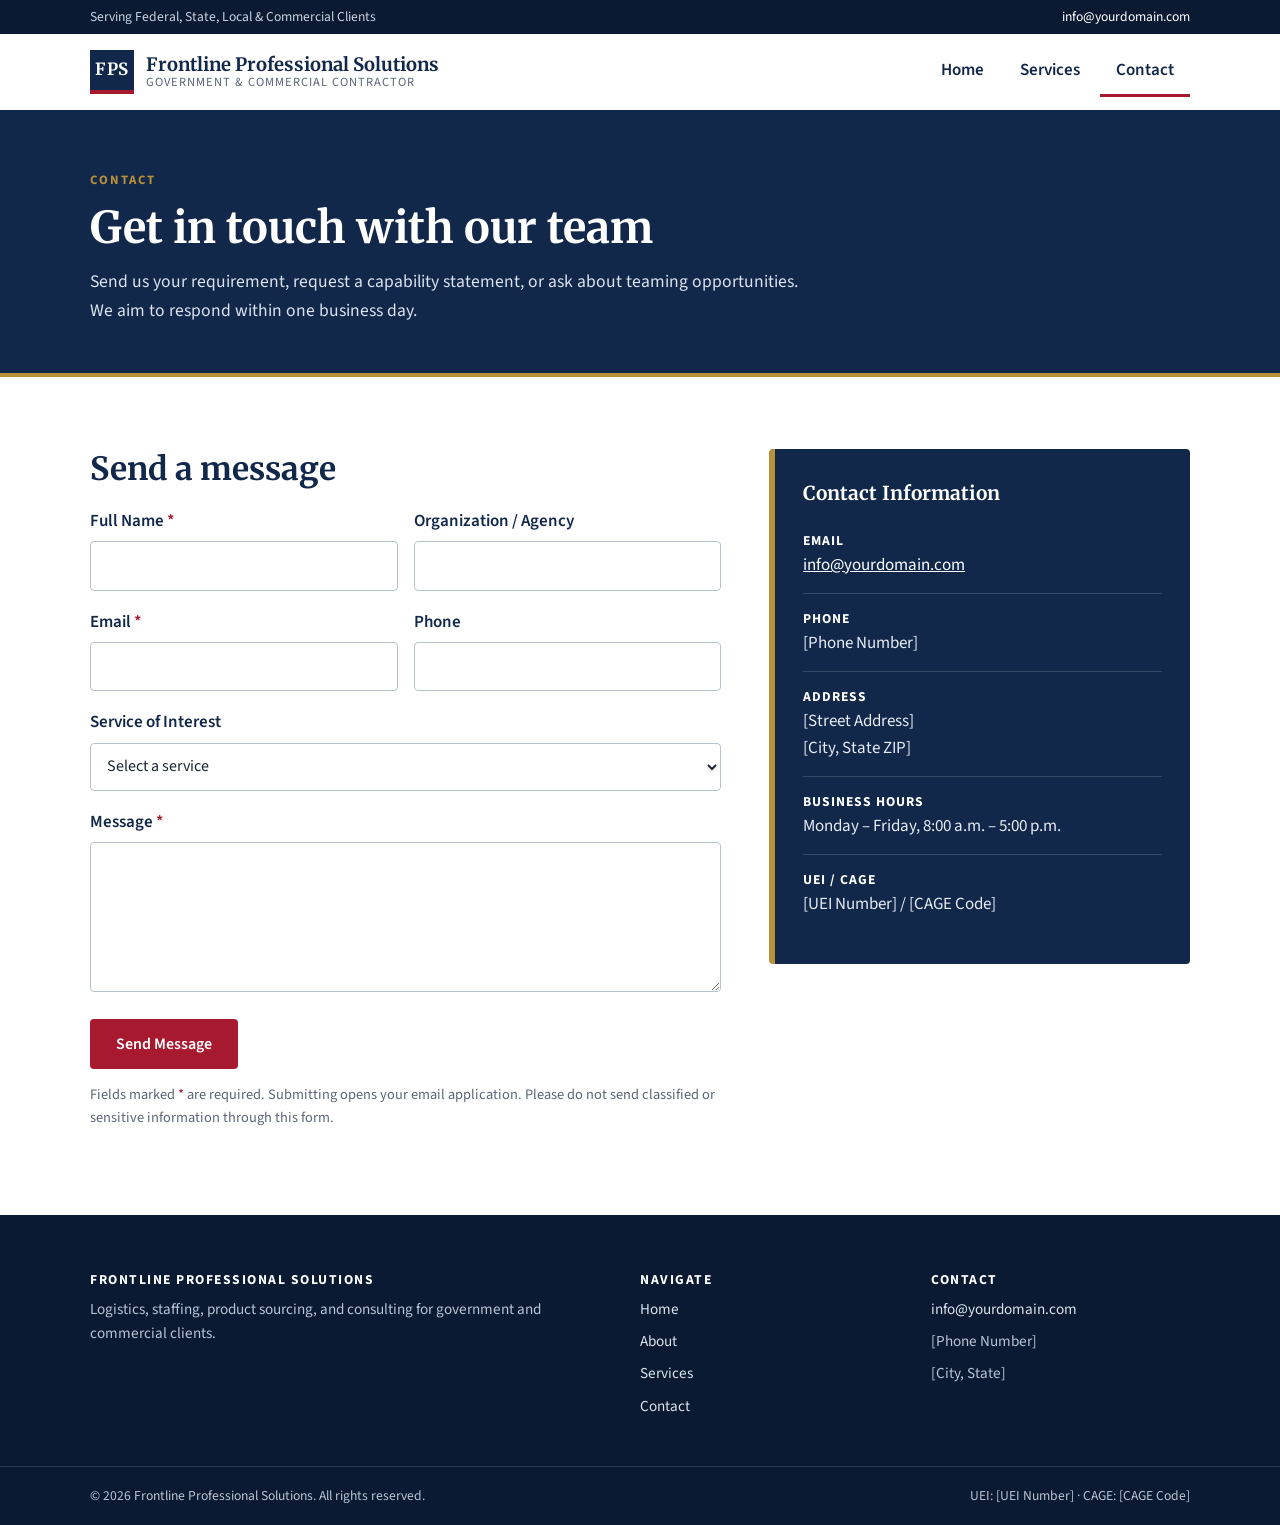
==== contact.html @ ed7fbd10 "Add static website for Frontline Professional Solutions Home/About, Services, and Contact pages in p" ====
<!DOCTYPE html>
<html lang="en">
<head>
  <meta charset="utf-8">
  <meta name="viewport" content="width=device-width, initial-scale=1">
  <title>Contact | Frontline Professional Solutions</title>
  <meta name="description" content="Contact Frontline Professional Solutions to discuss a requirement, request a capability statement, or explore teaming.">
  <link rel="preconnect" href="https://fonts.googleapis.com">
  <link rel="preconnect" href="https://fonts.gstatic.com" crossorigin>
  <link href="https://fonts.googleapis.com/css2?family=Merriweather:wght@700&family=Source+Sans+3:wght@400;600;700&display=swap" rel="stylesheet">
  <link rel="stylesheet" href="css/styles.css">
</head>
<body>
  <a class="skip-link" href="#main">Skip to main content</a>

  <div class="topbar">
    <div class="container">
      <span>Serving Federal, State, Local &amp; Commercial Clients</span>
      <span class="hide-sm"><a href="mailto:info@yourdomain.com">info@yourdomain.com</a></span>
    </div>
  </div>

  <header class="site-header">
    <div class="container">
      <a class="brand" href="index.html" aria-label="Frontline Professional Solutions home">
        <span class="brand-mark" aria-hidden="true">FPS</span>
        <span class="brand-text">
          <span class="brand-name">Frontline Professional Solutions</span>
          <span class="brand-tag">Government &amp; Commercial Contractor</span>
        </span>
      </a>
      <input type="checkbox" id="nav-toggle" class="nav-toggle" aria-label="Toggle navigation menu">
      <label for="nav-toggle" class="nav-toggle-label" aria-hidden="true"><span></span></label>
      <nav class="main-nav" aria-label="Main">
        <ul>
          <li><a href="index.html">Home</a></li>
          <li><a href="services.html">Services</a></li>
          <li><a href="contact.html" aria-current="page">Contact</a></li>
        </ul>
      </nav>
    </div>
  </header>

  <main id="main">
    <section class="page-hero">
      <div class="container">
        <span class="eyebrow" style="color:var(--gold)">Contact</span>
        <h1>Get in touch with our team</h1>
        <p>Send us your requirement, request a capability statement, or ask about teaming opportunities. We aim to respond within one business day.</p>
      </div>
    </section>

    <section class="section">
      <div class="container contact-grid">
        <div>
          <h2>Send a message</h2>
          <form action="mailto:info@yourdomain.com" method="post" enctype="text/plain">
            <div class="form-row">
              <div class="field">
                <label for="name">Full Name <span class="req" aria-hidden="true">*</span></label>
                <input type="text" id="name" name="name" autocomplete="name" required>
              </div>
              <div class="field">
                <label for="organization">Organization / Agency</label>
                <input type="text" id="organization" name="organization" autocomplete="organization">
              </div>
            </div>
            <div class="form-row">
              <div class="field">
                <label for="email">Email <span class="req" aria-hidden="true">*</span></label>
                <input type="email" id="email" name="email" autocomplete="email" required>
              </div>
              <div class="field">
                <label for="phone">Phone</label>
                <input type="tel" id="phone" name="phone" autocomplete="tel">
              </div>
            </div>
            <div class="field">
              <label for="service">Service of Interest</label>
              <select id="service" name="service">
                <option value="">Select a service</option>
                <option>Logistics</option>
                <option>Staffing</option>
                <option>Product Sourcing</option>
                <option>Consulting</option>
                <option>Teaming / Subcontracting</option>
                <option>Other</option>
              </select>
            </div>
            <div class="field">
              <label for="message">Message <span class="req" aria-hidden="true">*</span></label>
              <textarea id="message" name="message" required></textarea>
            </div>
            <button type="submit" class="btn btn-primary">Send Message</button>
            <p class="form-note" style="margin-top:14px;">Fields marked <span class="req">*</span> are required. Submitting opens your email application. Please do not send classified or sensitive information through this form.</p>
          </form>
        </div>

        <aside class="info-panel" aria-labelledby="contact-info-heading">
          <h3 id="contact-info-heading">Contact Information</h3>
          <ul class="contact-list">
            <li><strong>Email</strong><a href="mailto:info@yourdomain.com">info@yourdomain.com</a></li>
            <li><strong>Phone</strong>[Phone Number]</li>
            <li><strong>Address</strong>[Street Address]<br>[City, State ZIP]</li>
            <li><strong>Business Hours</strong>Monday &ndash; Friday, 8:00 a.m. &ndash; 5:00 p.m.</li>
            <li><strong>UEI / CAGE</strong>[UEI Number] / [CAGE Code]</li>
          </ul>
        </aside>
      </div>
    </section>
  </main>

  <footer class="site-footer">
    <div class="container footer-grid">
      <div>
        <h3>Frontline Professional Solutions</h3>
        <p>Logistics, staffing, product sourcing, and consulting for government and commercial clients.</p>
      </div>
      <div>
        <h3>Navigate</h3>
        <ul>
          <li><a href="index.html">Home</a></li>
          <li><a href="index.html#about">About</a></li>
          <li><a href="services.html">Services</a></li>
          <li><a href="contact.html">Contact</a></li>
        </ul>
      </div>
      <div>
        <h3>Contact</h3>
        <ul>
          <li><a href="mailto:info@yourdomain.com">info@yourdomain.com</a></li>
          <li>[Phone Number]</li>
          <li>[City, State]</li>
        </ul>
      </div>
    </div>
    <div class="footer-bottom">
      <div class="container">
        <span>&copy; 2026 Frontline Professional Solutions. All rights reserved.</span>
        <span>UEI: [UEI Number] &middot; CAGE: [CAGE Code]</span>
      </div>
    </div>
  </footer>
</body>
</html>
---- css/styles.css ----
/* Frontline Professional Solutions — site styles */

:root {
  --navy: #12284a;
  --navy-dark: #0b1a33;
  --blue: #1f4e8c;
  --red: #a6192e;
  --gold: #b8913a;
  --ink: #1d2533;
  --muted: #5a6577;
  --line: #d9dee6;
  --bg: #ffffff;
  --bg-alt: #f3f5f8;
  --max: 1140px;
  --radius: 4px;
  --font: "Source Sans 3", "Segoe UI", Roboto, Helvetica, Arial, sans-serif;
  --font-head: "Merriweather", Georgia, "Times New Roman", serif;
}

*,
*::before,
*::after {
  box-sizing: border-box;
}

html {
  -webkit-text-size-adjust: 100%;
}

body {
  margin: 0;
  font-family: var(--font);
  font-size: 1.0625rem;
  line-height: 1.6;
  color: var(--ink);
  background: var(--bg);
}

img {
  max-width: 100%;
  height: auto;
}

a {
  color: var(--blue);
}

a:hover,
a:focus {
  color: var(--navy);
}

h1,
h2,
h3 {
  font-family: var(--font-head);
  color: var(--navy);
  line-height: 1.25;
  margin: 0 0 0.6em;
}

h1 { font-size: clamp(1.9rem, 4vw, 2.75rem); }
h2 { font-size: clamp(1.5rem, 3vw, 2rem); }
h3 { font-size: 1.2rem; }

p { margin: 0 0 1em; }

.container {
  width: 100%;
  max-width: var(--max);
  margin: 0 auto;
  padding: 0 20px;
}

.skip-link {
  position: absolute;
  left: -9999px;
  top: 0;
  background: var(--gold);
  color: var(--navy-dark);
  padding: 8px 14px;
  z-index: 100;
}

.skip-link:focus {
  left: 10px;
  top: 10px;
}

/* ---------- Top bar & header ---------- */

.topbar {
  background: var(--navy-dark);
  color: #c9d3e3;
  font-size: 0.85rem;
}

.topbar .container {
  display: flex;
  flex-wrap: wrap;
  justify-content: space-between;
  gap: 4px 20px;
  padding-top: 6px;
  padding-bottom: 6px;
}

.topbar a {
  color: #fff;
  text-decoration: none;
}

.site-header {
  background: #fff;
  border-bottom: 4px solid var(--navy);
  position: relative;
}

.site-header .container {
  display: flex;
  align-items: center;
  justify-content: space-between;
  min-height: 76px;
}

.brand {
  display: flex;
  align-items: center;
  gap: 12px;
  text-decoration: none;
  color: var(--navy);
}

.brand-mark {
  display: inline-flex;
  align-items: center;
  justify-content: center;
  width: 44px;
  height: 44px;
  background: var(--navy);
  color: #fff;
  font-family: var(--font-head);
  font-weight: 700;
  font-size: 1.05rem;
  border-bottom: 4px solid var(--red);
  letter-spacing: 0.5px;
}

.brand-text {
  display: flex;
  flex-direction: column;
  line-height: 1.15;
}

.brand-name {
  font-family: var(--font-head);
  font-weight: 700;
  font-size: 1.15rem;
}

.brand-tag {
  font-size: 0.78rem;
  color: var(--muted);
  text-transform: uppercase;
  letter-spacing: 1px;
}

/* CSS-only mobile menu toggle */
.nav-toggle {
  position: absolute;
  top: 0;
  left: 0;
  width: 1px;
  height: 1px;
  margin: 0;
  opacity: 0;
  pointer-events: none;
}

.nav-toggle-label {
  display: none;
  cursor: pointer;
  padding: 10px;
  border: 1px solid var(--line);
  border-radius: var(--radius);
}

.nav-toggle-label span,
.nav-toggle-label span::before,
.nav-toggle-label span::after {
  display: block;
  width: 24px;
  height: 2px;
  background: var(--navy);
  position: relative;
}

.nav-toggle-label span::before,
.nav-toggle-label span::after {
  content: "";
  position: absolute;
}

.nav-toggle-label span::before { top: -7px; }
.nav-toggle-label span::after { top: 7px; }

.nav-toggle:focus-visible + .nav-toggle-label {
  outline: 2px solid var(--blue);
  outline-offset: 2px;
}

.main-nav ul {
  list-style: none;
  margin: 0;
  padding: 0;
  display: flex;
  gap: 4px;
}

.main-nav a {
  display: block;
  padding: 10px 16px;
  color: var(--navy);
  text-decoration: none;
  font-weight: 600;
  border-bottom: 3px solid transparent;
}

.main-nav a:hover,
.main-nav a:focus {
  border-bottom-color: var(--gold);
}

.main-nav a[aria-current="page"] {
  border-bottom-color: var(--red);
}

/* ---------- Buttons ---------- */

.btn {
  display: inline-block;
  padding: 12px 24px;
  font-weight: 600;
  text-decoration: none;
  border-radius: var(--radius);
  border: 2px solid transparent;
  font-size: 1rem;
  cursor: pointer;
  font-family: var(--font);
}

.btn-primary {
  background: var(--red);
  color: #fff;
}

.btn-primary:hover,
.btn-primary:focus {
  background: #85131f;
  color: #fff;
}

.btn-outline {
  border-color: #fff;
  color: #fff;
}

.btn-outline:hover,
.btn-outline:focus {
  background: #fff;
  color: var(--navy);
}

/* ---------- Hero ---------- */

.hero {
  background:
    linear-gradient(rgba(11, 26, 51, 0.92), rgba(18, 40, 74, 0.88)),
    repeating-linear-gradient(135deg, #1a3560 0 2px, #12284a 2px 18px);
  color: #fff;
  padding: 88px 0 80px;
}

.hero h1 {
  color: #fff;
  max-width: 780px;
}

.hero .eyebrow {
  color: var(--gold);
}

.hero p.lead {
  font-size: 1.2rem;
  max-width: 680px;
  color: #dbe3ef;
}

.hero-actions {
  display: flex;
  flex-wrap: wrap;
  gap: 12px;
  margin-top: 28px;
}

.page-hero {
  background: var(--navy);
  color: #fff;
  padding: 56px 0 48px;
  border-bottom: 4px solid var(--gold);
}

.page-hero h1 {
  color: #fff;
  margin-bottom: 0.3em;
}

.page-hero p {
  color: #dbe3ef;
  max-width: 720px;
  margin: 0;
  font-size: 1.1rem;
}

.eyebrow {
  display: block;
  font-size: 0.8rem;
  font-weight: 700;
  text-transform: uppercase;
  letter-spacing: 2px;
  color: var(--red);
  margin-bottom: 10px;
}

/* ---------- Sections ---------- */

.section {
  padding: 72px 0;
}

.section-alt {
  background: var(--bg-alt);
  border-top: 1px solid var(--line);
  border-bottom: 1px solid var(--line);
}

.section-head {
  max-width: 720px;
  margin-bottom: 40px;
}

.section-head p {
  color: var(--muted);
}

.grid {
  display: grid;
  gap: 24px;
}

.grid-2 { grid-template-columns: repeat(2, 1fr); }
.grid-3 { grid-template-columns: repeat(3, 1fr); }
.grid-4 { grid-template-columns: repeat(4, 1fr); }

.card {
  background: #fff;
  border: 1px solid var(--line);
  border-top: 4px solid var(--navy);
  border-radius: var(--radius);
  padding: 28px 24px;
}

.card p:last-child {
  margin-bottom: 0;
}

.card .card-link {
  font-weight: 600;
  text-decoration: none;
}

.icon {
  width: 44px;
  height: 44px;
  color: var(--red);
  margin-bottom: 14px;
}

.split {
  display: grid;
  grid-template-columns: 1.2fr 1fr;
  gap: 48px;
  align-items: start;
}

.checklist {
  list-style: none;
  padding: 0;
  margin: 0 0 1em;
}

.checklist li {
  position: relative;
  padding-left: 30px;
  margin-bottom: 10px;
}

.checklist li::before {
  content: "";
  position: absolute;
  left: 4px;
  top: 6px;
  width: 7px;
  height: 13px;
  border: solid var(--red);
  border-width: 0 3px 3px 0;
  transform: rotate(45deg);
}

.info-panel {
  background: var(--navy);
  color: #e6ebf3;
  padding: 32px 28px;
  border-radius: var(--radius);
  border-left: 6px solid var(--gold);
}

.info-panel h3 {
  color: #fff;
}

.data-list {
  margin: 0;
}

.data-list div {
  display: flex;
  justify-content: space-between;
  gap: 16px;
  padding: 10px 0;
  border-bottom: 1px solid rgba(255, 255, 255, 0.15);
}

.data-list div:last-child {
  border-bottom: 0;
}

.data-list dt {
  font-weight: 600;
  color: #fff;
}

.data-list dd {
  margin: 0;
  text-align: right;
}

.stat {
  text-align: center;
  padding: 8px;
}

.stat strong {
  display: block;
  font-family: var(--font-head);
  font-size: 1.4rem;
  color: var(--navy);
}

.stat span {
  color: var(--muted);
  font-size: 0.95rem;
}

/* ---------- Services page ---------- */

.service {
  display: grid;
  grid-template-columns: 1fr 1.6fr;
  gap: 40px;
  padding: 48px 0;
  border-bottom: 1px solid var(--line);
  scroll-margin-top: 20px;
}

.service:last-child {
  border-bottom: 0;
}

.service-intro p {
  color: var(--muted);
}

.naics {
  font-size: 0.9rem;
  color: var(--muted);
  border-left: 3px solid var(--gold);
  padding-left: 12px;
}

.subnav {
  display: flex;
  flex-wrap: wrap;
  gap: 10px;
  margin: 0;
  padding: 0;
  list-style: none;
}

.subnav a {
  display: inline-block;
  padding: 8px 16px;
  border: 1px solid var(--line);
  border-radius: 999px;
  text-decoration: none;
  font-weight: 600;
  font-size: 0.95rem;
  background: #fff;
}

.subnav a:hover,
.subnav a:focus {
  border-color: var(--navy);
}

/* ---------- CTA band ---------- */

.cta {
  background: var(--red);
  color: #fff;
  padding: 48px 0;
}

.cta .container {
  display: flex;
  flex-wrap: wrap;
  align-items: center;
  justify-content: space-between;
  gap: 20px;
}

.cta h2 {
  color: #fff;
  margin: 0 0 0.2em;
}

.cta p {
  margin: 0;
  color: #f6dfe2;
}

/* ---------- Contact ---------- */

.contact-grid {
  display: grid;
  grid-template-columns: 1.5fr 1fr;
  gap: 48px;
  align-items: start;
}

.form-row {
  display: grid;
  grid-template-columns: 1fr 1fr;
  gap: 16px;
}

.field {
  margin-bottom: 18px;
}

label {
  display: block;
  font-weight: 600;
  margin-bottom: 6px;
  color: var(--navy);
}

.req {
  color: var(--red);
}

input,
select,
textarea {
  width: 100%;
  padding: 11px 12px;
  font: inherit;
  font-size: 1rem;
  color: var(--ink);
  background: #fff;
  border: 1px solid #b7c0cd;
  border-radius: var(--radius);
}

input:focus,
select:focus,
textarea:focus {
  outline: 2px solid var(--blue);
  outline-offset: 0;
  border-color: var(--blue);
}

textarea {
  min-height: 150px;
  resize: vertical;
}

.form-note {
  font-size: 0.9rem;
  color: var(--muted);
}

.contact-list {
  list-style: none;
  padding: 0;
  margin: 0;
}

.contact-list li {
  padding: 14px 0;
  border-bottom: 1px solid rgba(255, 255, 255, 0.15);
}

.contact-list li:last-child {
  border-bottom: 0;
}

.contact-list strong {
  display: block;
  color: #fff;
  font-size: 0.85rem;
  text-transform: uppercase;
  letter-spacing: 1px;
}

.info-panel a {
  color: #fff;
}

/* ---------- Footer ---------- */

.site-footer {
  background: var(--navy-dark);
  color: #b9c4d6;
  padding: 56px 0 0;
  font-size: 0.95rem;
}

.site-footer h3 {
  color: #fff;
  font-family: var(--font);
  font-size: 0.85rem;
  text-transform: uppercase;
  letter-spacing: 1.5px;
}

.site-footer a {
  color: #dbe3ef;
  text-decoration: none;
}

.site-footer a:hover,
.site-footer a:focus {
  color: #fff;
  text-decoration: underline;
}

.footer-grid {
  display: grid;
  grid-template-columns: 2fr 1fr 1fr;
  gap: 32px;
  padding-bottom: 40px;
}

.footer-grid ul {
  list-style: none;
  padding: 0;
  margin: 0;
}

.footer-grid li {
  margin-bottom: 8px;
}

.footer-bottom {
  border-top: 1px solid rgba(255, 255, 255, 0.12);
  padding: 18px 0;
  font-size: 0.85rem;
}

.footer-bottom .container {
  display: flex;
  flex-wrap: wrap;
  justify-content: space-between;
  gap: 8px;
}

/* ---------- Responsive ---------- */

@media (max-width: 960px) {
  .grid-4 { grid-template-columns: repeat(2, 1fr); }
  .grid-3 { grid-template-columns: repeat(2, 1fr); }
  .split,
  .contact-grid,
  .service {
    grid-template-columns: 1fr;
    gap: 28px;
  }
  .footer-grid { grid-template-columns: 1fr 1fr; }
  .footer-grid > :first-child { grid-column: 1 / -1; }
}

@media (max-width: 760px) {
  .nav-toggle-label {
    display: block;
  }

  .main-nav {
    display: none;
    position: absolute;
    top: 100%;
    left: 0;
    right: 0;
    background: #fff;
    border-bottom: 4px solid var(--navy);
    box-shadow: 0 8px 16px rgba(0, 0, 0, 0.08);
    z-index: 50;
  }

  .nav-toggle:checked ~ .main-nav {
    display: block;
  }

  .main-nav ul {
    flex-direction: column;
    gap: 0;
  }

  .main-nav a {
    padding: 14px 20px;
    border-bottom: 1px solid var(--line);
    border-left: 4px solid transparent;
  }

  .main-nav a[aria-current="page"],
  .main-nav a:hover,
  .main-nav a:focus {
    border-bottom-color: var(--line);
    border-left-color: var(--red);
  }

  .section { padding: 52px 0; }
  .hero { padding: 60px 0 56px; }
  .grid-2,
  .grid-3,
  .form-row { grid-template-columns: 1fr; }
  .footer-grid { grid-template-columns: 1fr; }
  .topbar .hide-sm { display: none; }
}

@media (max-width: 420px) {
  .brand-tag { display: none; }
  .grid-4 { grid-template-columns: 1fr; }
}
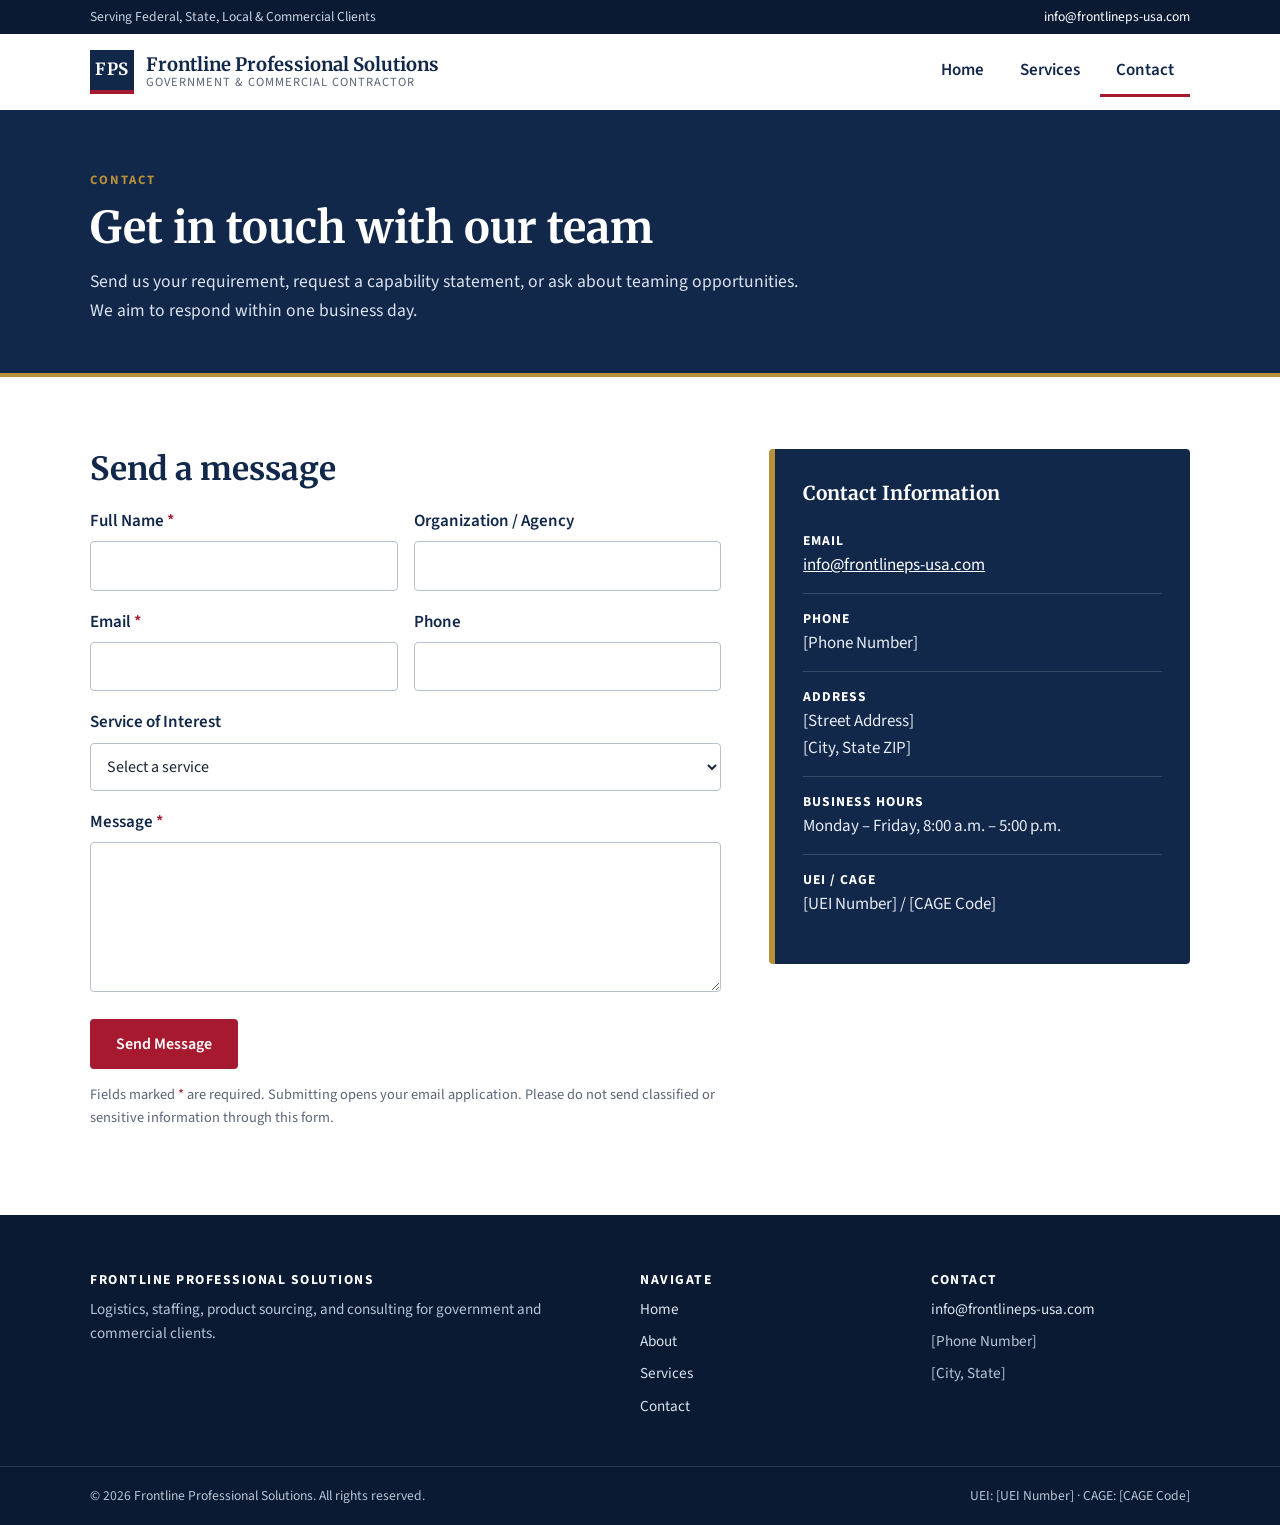
==== commit d7771c58: "Set custom domain to www.frontlineps-usa.com Co-Authored-By: Claude Opus 5.5 <noreply@anthropic.com>" ====
--- a/contact.html
+++ b/contact.html
@@ -16,7 +16,7 @@
   <div class="topbar">
     <div class="container">
       <span>Serving Federal, State, Local &amp; Commercial Clients</span>
-      <span class="hide-sm"><a href="mailto:info@yourdomain.com">info@yourdomain.com</a></span>
+      <span class="hide-sm"><a href="mailto:info@frontlineps-usa.com">info@frontlineps-usa.com</a></span>
     </div>
   </div>
 
@@ -54,7 +54,7 @@
       <div class="container contact-grid">
         <div>
           <h2>Send a message</h2>
-          <form action="mailto:info@yourdomain.com" method="post" enctype="text/plain">
+          <form action="mailto:info@frontlineps-usa.com" method="post" enctype="text/plain">
             <div class="form-row">
               <div class="field">
                 <label for="name">Full Name <span class="req" aria-hidden="true">*</span></label>
@@ -99,7 +99,7 @@
         <aside class="info-panel" aria-labelledby="contact-info-heading">
           <h3 id="contact-info-heading">Contact Information</h3>
           <ul class="contact-list">
-            <li><strong>Email</strong><a href="mailto:info@yourdomain.com">info@yourdomain.com</a></li>
+            <li><strong>Email</strong><a href="mailto:info@frontlineps-usa.com">info@frontlineps-usa.com</a></li>
             <li><strong>Phone</strong>[Phone Number]</li>
             <li><strong>Address</strong>[Street Address]<br>[City, State ZIP]</li>
             <li><strong>Business Hours</strong>Monday &ndash; Friday, 8:00 a.m. &ndash; 5:00 p.m.</li>
@@ -128,7 +128,7 @@
       <div>
         <h3>Contact</h3>
         <ul>
-          <li><a href="mailto:info@yourdomain.com">info@yourdomain.com</a></li>
+          <li><a href="mailto:info@frontlineps-usa.com">info@frontlineps-usa.com</a></li>
           <li>[Phone Number]</li>
           <li>[City, State]</li>
         </ul>
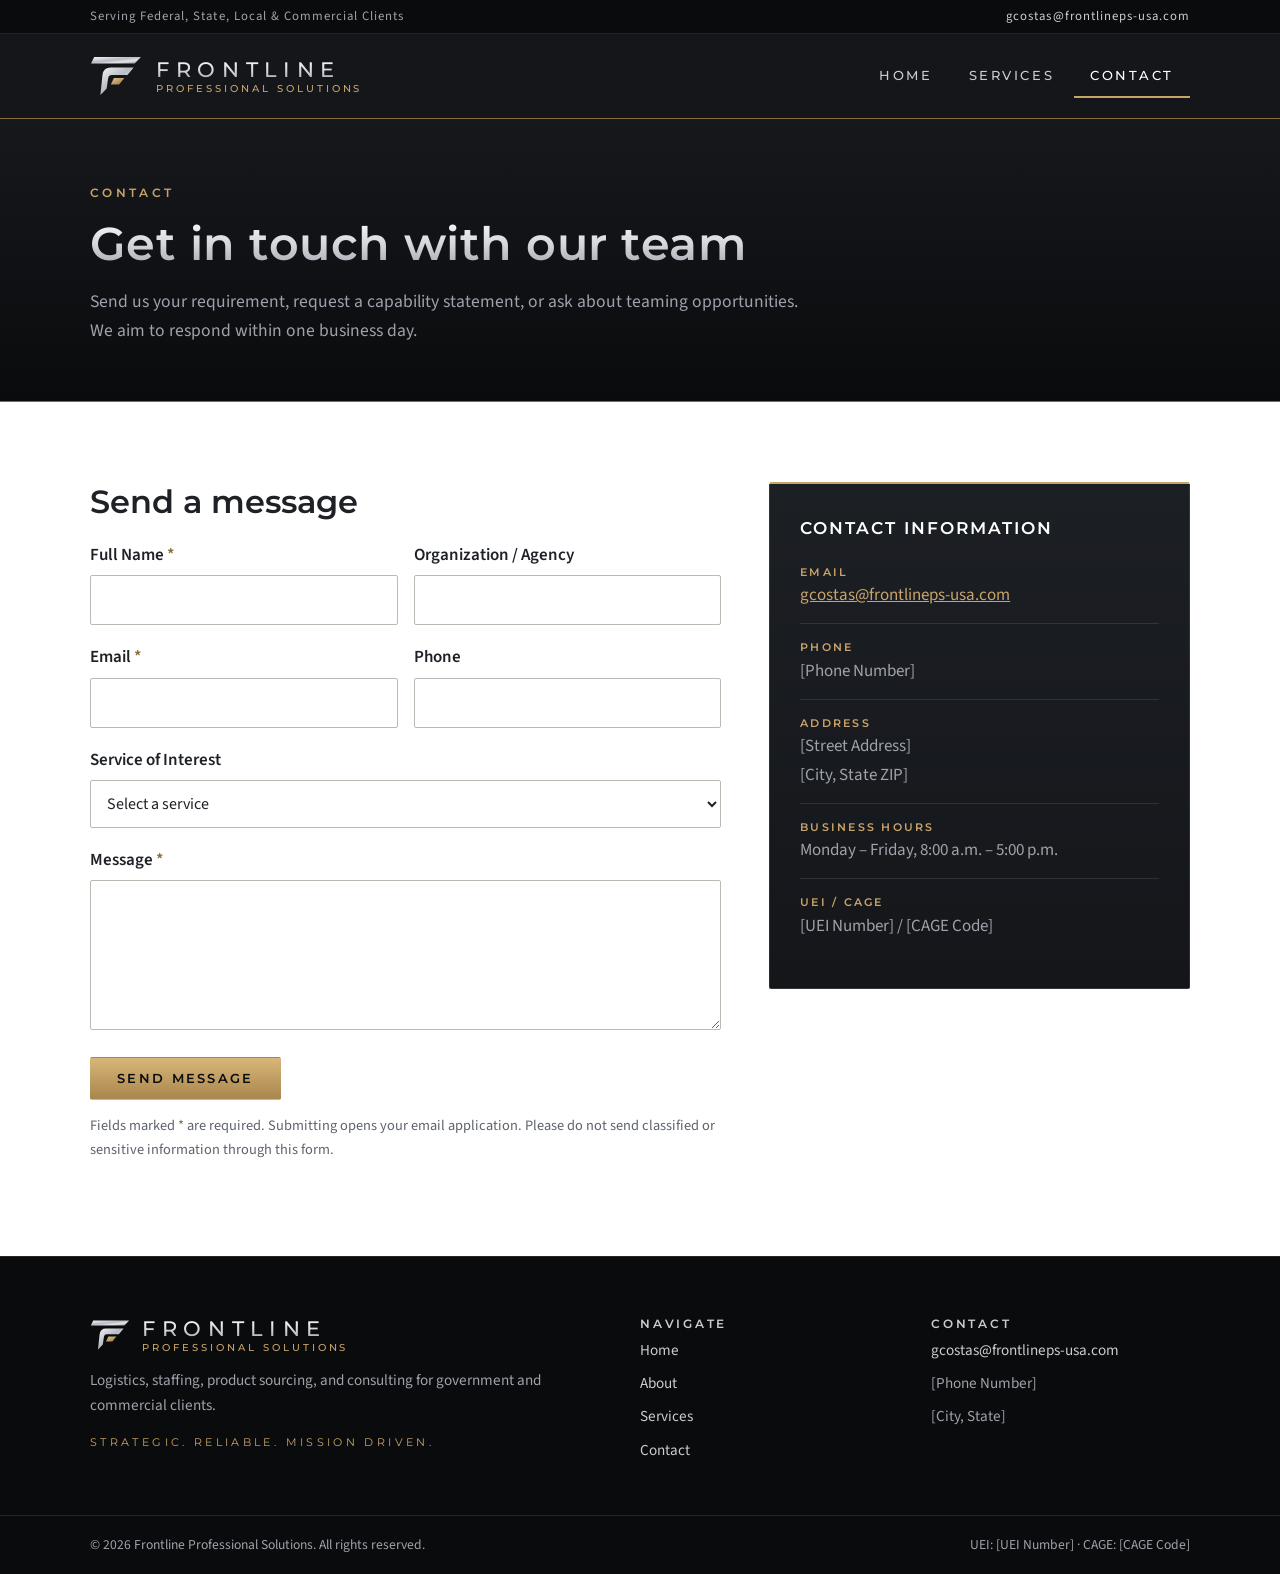
==== commit abbed972: "Apply brand identity, contact email, and primary NAICS Retheme to the black/brushed-silver/gold bran" ====
--- a/contact.html
+++ b/contact.html
@@ -7,7 +7,8 @@
   <meta name="description" content="Contact Frontline Professional Solutions to discuss a requirement, request a capability statement, or explore teaming.">
   <link rel="preconnect" href="https://fonts.googleapis.com">
   <link rel="preconnect" href="https://fonts.gstatic.com" crossorigin>
-  <link href="https://fonts.googleapis.com/css2?family=Merriweather:wght@700&family=Source+Sans+3:wght@400;600;700&display=swap" rel="stylesheet">
+  <link href="https://fonts.googleapis.com/css2?family=Montserrat:wght@500;600&family=Source+Sans+3:wght@400;600;700&display=swap" rel="stylesheet">
+  <link rel="icon" href="images/logo-mark.svg" type="image/svg+xml">
   <link rel="stylesheet" href="css/styles.css">
 </head>
 <body>
@@ -16,17 +17,17 @@
   <div class="topbar">
     <div class="container">
       <span>Serving Federal, State, Local &amp; Commercial Clients</span>
-      <span class="hide-sm"><a href="mailto:info@frontlineps-usa.com">info@frontlineps-usa.com</a></span>
+      <span class="hide-sm"><a href="mailto:gcostas@frontlineps-usa.com">gcostas@frontlineps-usa.com</a></span>
     </div>
   </div>
 
   <header class="site-header">
     <div class="container">
       <a class="brand" href="index.html" aria-label="Frontline Professional Solutions home">
-        <span class="brand-mark" aria-hidden="true">FPS</span>
+        <img class="brand-logo" src="images/logo-mark.svg" alt="" width="52" height="42">
         <span class="brand-text">
-          <span class="brand-name">Frontline Professional Solutions</span>
-          <span class="brand-tag">Government &amp; Commercial Contractor</span>
+          <span class="brand-name">FRONTLINE</span>
+          <span class="brand-tag">Professional Solutions</span>
         </span>
       </a>
       <input type="checkbox" id="nav-toggle" class="nav-toggle" aria-label="Toggle navigation menu">
@@ -44,7 +45,7 @@
   <main id="main">
     <section class="page-hero">
       <div class="container">
-        <span class="eyebrow" style="color:var(--gold)">Contact</span>
+        <span class="eyebrow">Contact</span>
         <h1>Get in touch with our team</h1>
         <p>Send us your requirement, request a capability statement, or ask about teaming opportunities. We aim to respond within one business day.</p>
       </div>
@@ -54,7 +55,7 @@
       <div class="container contact-grid">
         <div>
           <h2>Send a message</h2>
-          <form action="mailto:info@frontlineps-usa.com" method="post" enctype="text/plain">
+          <form action="mailto:gcostas@frontlineps-usa.com" method="post" enctype="text/plain">
             <div class="form-row">
               <div class="field">
                 <label for="name">Full Name <span class="req" aria-hidden="true">*</span></label>
@@ -99,7 +100,7 @@
         <aside class="info-panel" aria-labelledby="contact-info-heading">
           <h3 id="contact-info-heading">Contact Information</h3>
           <ul class="contact-list">
-            <li><strong>Email</strong><a href="mailto:info@frontlineps-usa.com">info@frontlineps-usa.com</a></li>
+            <li><strong>Email</strong><a href="mailto:gcostas@frontlineps-usa.com">gcostas@frontlineps-usa.com</a></li>
             <li><strong>Phone</strong>[Phone Number]</li>
             <li><strong>Address</strong>[Street Address]<br>[City, State ZIP]</li>
             <li><strong>Business Hours</strong>Monday &ndash; Friday, 8:00 a.m. &ndash; 5:00 p.m.</li>
@@ -113,8 +114,15 @@
   <footer class="site-footer">
     <div class="container footer-grid">
       <div>
-        <h3>Frontline Professional Solutions</h3>
+        <div class="footer-brand">
+          <img src="images/logo-mark.svg" alt="" width="40" height="32">
+          <span class="brand-text">
+            <span class="brand-name">FRONTLINE</span>
+            <span class="brand-tag">Professional Solutions</span>
+          </span>
+        </div>
         <p>Logistics, staffing, product sourcing, and consulting for government and commercial clients.</p>
+        <p class="footer-tagline">Strategic. Reliable. Mission Driven.</p>
       </div>
       <div>
         <h3>Navigate</h3>
@@ -128,7 +136,7 @@
       <div>
         <h3>Contact</h3>
         <ul>
-          <li><a href="mailto:info@frontlineps-usa.com">info@frontlineps-usa.com</a></li>
+          <li><a href="mailto:gcostas@frontlineps-usa.com">gcostas@frontlineps-usa.com</a></li>
           <li>[Phone Number]</li>
           <li>[City, State]</li>
         </ul>
--- a/css/styles.css
+++ b/css/styles.css
@@ -1,20 +1,25 @@
-/* Frontline Professional Solutions — site styles */
+/* Frontline Professional Solutions — site styles
+   Brand: black / charcoal, brushed silver, muted gold. */
 
 :root {
-  --navy: #12284a;
-  --navy-dark: #0b1a33;
-  --blue: #1f4e8c;
-  --red: #a6192e;
-  --gold: #b8913a;
-  --ink: #1d2533;
-  --muted: #5a6577;
-  --line: #d9dee6;
+  --black: #0a0b0d;
+  --charcoal: #14161a;
+  --panel: #1c1f24;
+  --panel-line: rgba(255, 255, 255, 0.1);
+  --gold: #c9a46a;
+  --gold-dark: #8a6a3b;
+  --silver: #c9ccd1;
+  --silver-dim: #9ea3ab;
+  --ink: #1e2126;
+  --muted: #5d636d;
+  --line: #dcdad5;
   --bg: #ffffff;
-  --bg-alt: #f3f5f8;
+  --bg-alt: #f4f2ee;
   --max: 1140px;
-  --radius: 4px;
+  --radius: 2px;
   --font: "Source Sans 3", "Segoe UI", Roboto, Helvetica, Arial, sans-serif;
-  --font-head: "Merriweather", Georgia, "Times New Roman", serif;
+  --font-head: "Montserrat", "Segoe UI", Helvetica, Arial, sans-serif;
+  --silver-text: linear-gradient(180deg, #ffffff 0%, #d4d7db 50%, #9a9fa7 100%);
 }
 
 *,
@@ -31,7 +36,7 @@
   margin: 0;
   font-family: var(--font);
   font-size: 1.0625rem;
-  line-height: 1.6;
+  line-height: 1.65;
   color: var(--ink);
   background: var(--bg);
 }
@@ -42,26 +47,27 @@
 }
 
 a {
-  color: var(--blue);
+  color: var(--gold-dark);
 }
 
 a:hover,
 a:focus {
-  color: var(--navy);
+  color: var(--ink);
 }
 
 h1,
 h2,
 h3 {
   font-family: var(--font-head);
-  color: var(--navy);
+  font-weight: 600;
+  color: var(--ink);
   line-height: 1.25;
   margin: 0 0 0.6em;
 }
 
-h1 { font-size: clamp(1.9rem, 4vw, 2.75rem); }
-h2 { font-size: clamp(1.5rem, 3vw, 2rem); }
-h3 { font-size: 1.2rem; }
+h1 { font-size: clamp(1.9rem, 4.2vw, 2.9rem); letter-spacing: 0.01em; }
+h2 { font-size: clamp(1.45rem, 3vw, 2rem); }
+h3 { font-size: 1.05rem; text-transform: uppercase; letter-spacing: 0.12em; }
 
 p { margin: 0 0 1em; }
 
@@ -77,7 +83,7 @@
   left: -9999px;
   top: 0;
   background: var(--gold);
-  color: var(--navy-dark);
+  color: var(--black);
   padding: 8px 14px;
   z-index: 100;
 }
@@ -87,12 +93,25 @@
   top: 10px;
 }
 
+.eyebrow {
+  display: block;
+  font-family: var(--font-head);
+  font-size: 0.75rem;
+  font-weight: 600;
+  text-transform: uppercase;
+  letter-spacing: 0.28em;
+  color: var(--gold-dark);
+  margin-bottom: 12px;
+}
+
 /* ---------- Top bar & header ---------- */
 
 .topbar {
-  background: var(--navy-dark);
-  color: #c9d3e3;
-  font-size: 0.85rem;
+  background: var(--black);
+  color: var(--silver-dim);
+  font-size: 0.8rem;
+  letter-spacing: 0.08em;
+  border-bottom: 1px solid var(--panel-line);
 }
 
 .topbar .container {
@@ -105,13 +124,18 @@
 }
 
 .topbar a {
-  color: #fff;
+  color: var(--silver);
   text-decoration: none;
 }
 
+.topbar a:hover,
+.topbar a:focus {
+  color: var(--gold);
+}
+
 .site-header {
-  background: #fff;
-  border-bottom: 4px solid var(--navy);
+  background: var(--charcoal);
+  border-bottom: 1px solid var(--gold-dark);
   position: relative;
 }
 
@@ -119,49 +143,47 @@
   display: flex;
   align-items: center;
   justify-content: space-between;
-  min-height: 76px;
+  min-height: 84px;
 }
 
 .brand {
   display: flex;
   align-items: center;
-  gap: 12px;
+  gap: 14px;
   text-decoration: none;
-  color: var(--navy);
-}
-
-.brand-mark {
-  display: inline-flex;
-  align-items: center;
-  justify-content: center;
-  width: 44px;
-  height: 44px;
-  background: var(--navy);
-  color: #fff;
-  font-family: var(--font-head);
-  font-weight: 700;
-  font-size: 1.05rem;
-  border-bottom: 4px solid var(--red);
-  letter-spacing: 0.5px;
+}
+
+.brand-logo {
+  width: 52px;
+  height: auto;
+  flex-shrink: 0;
 }
 
 .brand-text {
   display: flex;
   flex-direction: column;
-  line-height: 1.15;
+  line-height: 1.2;
 }
 
 .brand-name {
   font-family: var(--font-head);
-  font-weight: 700;
-  font-size: 1.15rem;
+  font-weight: 500;
+  font-size: 1.3rem;
+  letter-spacing: 0.32em;
+  color: var(--silver);
+  background: var(--silver-text);
+  -webkit-background-clip: text;
+  background-clip: text;
+  -webkit-text-fill-color: transparent;
 }
 
 .brand-tag {
-  font-size: 0.78rem;
-  color: var(--muted);
+  font-family: var(--font-head);
+  font-size: 0.62rem;
+  font-weight: 500;
+  color: var(--gold);
   text-transform: uppercase;
-  letter-spacing: 1px;
+  letter-spacing: 0.3em;
 }
 
 /* CSS-only mobile menu toggle */
@@ -179,8 +201,8 @@
 .nav-toggle-label {
   display: none;
   cursor: pointer;
-  padding: 10px;
-  border: 1px solid var(--line);
+  padding: 12px 10px;
+  border: 1px solid var(--panel-line);
   border-radius: var(--radius);
 }
 
@@ -190,7 +212,7 @@
   display: block;
   width: 24px;
   height: 2px;
-  background: var(--navy);
+  background: var(--silver);
   position: relative;
 }
 
@@ -204,7 +226,7 @@
 .nav-toggle-label span::after { top: 7px; }
 
 .nav-toggle:focus-visible + .nav-toggle-label {
-  outline: 2px solid var(--blue);
+  outline: 2px solid var(--gold);
   outline-offset: 2px;
 }
 
@@ -219,122 +241,158 @@
 .main-nav a {
   display: block;
   padding: 10px 16px;
-  color: var(--navy);
+  font-family: var(--font-head);
+  font-size: 0.8rem;
+  font-weight: 500;
+  text-transform: uppercase;
+  letter-spacing: 0.2em;
+  color: var(--silver);
   text-decoration: none;
-  font-weight: 600;
-  border-bottom: 3px solid transparent;
+  border-bottom: 2px solid transparent;
 }
 
 .main-nav a:hover,
 .main-nav a:focus {
+  color: #fff;
+  border-bottom-color: var(--gold-dark);
+}
+
+.main-nav a[aria-current="page"] {
+  color: #fff;
   border-bottom-color: var(--gold);
-}
-
-.main-nav a[aria-current="page"] {
-  border-bottom-color: var(--red);
 }
 
 /* ---------- Buttons ---------- */
 
 .btn {
   display: inline-block;
-  padding: 12px 24px;
+  padding: 13px 26px;
+  font-family: var(--font-head);
+  font-size: 0.8rem;
   font-weight: 600;
+  text-transform: uppercase;
+  letter-spacing: 0.18em;
   text-decoration: none;
   border-radius: var(--radius);
-  border: 2px solid transparent;
-  font-size: 1rem;
+  border: 1px solid transparent;
   cursor: pointer;
-  font-family: var(--font);
 }
 
 .btn-primary {
-  background: var(--red);
-  color: #fff;
+  background: linear-gradient(180deg, #d8b679 0%, #a9864d 100%);
+  color: var(--black);
 }
 
 .btn-primary:hover,
 .btn-primary:focus {
-  background: #85131f;
-  color: #fff;
+  background: linear-gradient(180deg, #e4c58c 0%, #b8935a 100%);
+  color: var(--black);
 }
 
 .btn-outline {
-  border-color: #fff;
-  color: #fff;
+  border-color: var(--silver-dim);
+  color: var(--silver);
 }
 
 .btn-outline:hover,
 .btn-outline:focus {
-  background: #fff;
-  color: var(--navy);
+  border-color: var(--gold);
+  color: var(--gold);
 }
 
 /* ---------- Hero ---------- */
 
 .hero {
   background:
-    linear-gradient(rgba(11, 26, 51, 0.92), rgba(18, 40, 74, 0.88)),
-    repeating-linear-gradient(135deg, #1a3560 0 2px, #12284a 2px 18px);
+    radial-gradient(ellipse at 50% 0%, rgba(255, 255, 255, 0.07) 0%, rgba(255, 255, 255, 0) 60%),
+    linear-gradient(180deg, #16181c 0%, var(--black) 100%);
+  color: var(--silver);
+  padding: 96px 0 88px;
+  text-align: center;
+}
+
+.hero-logo {
+  width: 120px;
+  margin: 0 auto 28px;
+  display: block;
+  filter: drop-shadow(0 6px 14px rgba(0, 0, 0, 0.6));
+}
+
+.hero h1 {
+  max-width: 820px;
+  margin-left: auto;
+  margin-right: auto;
+  background: var(--silver-text);
+  -webkit-background-clip: text;
+  background-clip: text;
+  -webkit-text-fill-color: transparent;
   color: #fff;
-  padding: 88px 0 80px;
-}
-
-.hero h1 {
+}
+
+.hero .eyebrow {
+  color: var(--gold);
+}
+
+.rule {
+  display: flex;
+  align-items: center;
+  justify-content: center;
+  gap: 16px;
+}
+
+.rule::before,
+.rule::after {
+  content: "";
+  width: 56px;
+  height: 1px;
+  background: var(--gold-dark);
+}
+
+.hero p.lead {
+  font-size: 1.15rem;
+  max-width: 680px;
+  margin: 0 auto;
+  color: var(--silver-dim);
+}
+
+.hero-actions {
+  display: flex;
+  flex-wrap: wrap;
+  justify-content: center;
+  gap: 12px;
+  margin-top: 32px;
+}
+
+.page-hero {
+  background: linear-gradient(180deg, #16181c 0%, var(--black) 100%);
+  padding: 64px 0 56px;
+  border-bottom: 1px solid var(--gold-dark);
+}
+
+.page-hero .eyebrow {
+  color: var(--gold);
+}
+
+.page-hero h1 {
+  margin-bottom: 0.3em;
+  background: var(--silver-text);
+  -webkit-background-clip: text;
+  background-clip: text;
+  -webkit-text-fill-color: transparent;
   color: #fff;
-  max-width: 780px;
-}
-
-.hero .eyebrow {
-  color: var(--gold);
-}
-
-.hero p.lead {
-  font-size: 1.2rem;
-  max-width: 680px;
-  color: #dbe3ef;
-}
-
-.hero-actions {
-  display: flex;
-  flex-wrap: wrap;
-  gap: 12px;
-  margin-top: 28px;
-}
-
-.page-hero {
-  background: var(--navy);
-  color: #fff;
-  padding: 56px 0 48px;
-  border-bottom: 4px solid var(--gold);
-}
-
-.page-hero h1 {
-  color: #fff;
-  margin-bottom: 0.3em;
 }
 
 .page-hero p {
-  color: #dbe3ef;
+  color: var(--silver-dim);
   max-width: 720px;
   margin: 0;
   font-size: 1.1rem;
 }
 
-.eyebrow {
-  display: block;
-  font-size: 0.8rem;
-  font-weight: 700;
-  text-transform: uppercase;
-  letter-spacing: 2px;
-  color: var(--red);
-  margin-bottom: 10px;
-}
-
 /* ---------- Sections ---------- */
 
 .section {
-  padding: 72px 0;
+  padding: 80px 0;
 }
 
 .section-alt {
@@ -343,13 +401,31 @@
   border-bottom: 1px solid var(--line);
 }
 
+.section-dark {
+  background: var(--charcoal);
+  color: var(--silver-dim);
+}
+
+.section-dark h2,
+.section-dark h3 {
+  color: #fff;
+}
+
+.section-dark .eyebrow {
+  color: var(--gold);
+}
+
 .section-head {
   max-width: 720px;
-  margin-bottom: 40px;
+  margin-bottom: 44px;
 }
 
 .section-head p {
   color: var(--muted);
+}
+
+.section-dark .section-head p {
+  color: var(--silver-dim);
 }
 
 .grid {
@@ -364,9 +440,15 @@
 .card {
   background: #fff;
   border: 1px solid var(--line);
-  border-top: 4px solid var(--navy);
+  border-top: 2px solid var(--gold);
   border-radius: var(--radius);
-  padding: 28px 24px;
+  padding: 30px 26px;
+}
+
+.section-dark .card {
+  background: var(--panel);
+  border-color: var(--panel-line);
+  border-top-color: var(--gold);
 }
 
 .card p:last-child {
@@ -374,15 +456,19 @@
 }
 
 .card .card-link {
+  font-family: var(--font-head);
+  font-size: 0.75rem;
   font-weight: 600;
+  text-transform: uppercase;
+  letter-spacing: 0.18em;
   text-decoration: none;
 }
 
 .icon {
-  width: 44px;
-  height: 44px;
-  color: var(--red);
-  margin-bottom: 14px;
+  width: 40px;
+  height: 40px;
+  color: var(--gold-dark);
+  margin-bottom: 16px;
 }
 
 .split {
@@ -411,23 +497,33 @@
   top: 6px;
   width: 7px;
   height: 13px;
-  border: solid var(--red);
-  border-width: 0 3px 3px 0;
+  border: solid var(--gold-dark);
+  border-width: 0 2px 2px 0;
   transform: rotate(45deg);
 }
 
 .info-panel {
-  background: var(--navy);
-  color: #e6ebf3;
-  padding: 32px 28px;
+  background: linear-gradient(180deg, var(--panel) 0%, var(--charcoal) 100%);
+  color: var(--silver-dim);
+  padding: 34px 30px;
   border-radius: var(--radius);
-  border-left: 6px solid var(--gold);
+  border: 1px solid var(--panel-line);
+  border-top: 2px solid var(--gold);
 }
 
 .info-panel h3 {
   color: #fff;
 }
 
+.info-panel a {
+  color: var(--gold);
+}
+
+.info-panel a:hover,
+.info-panel a:focus {
+  color: #fff;
+}
+
 .data-list {
   margin: 0;
 }
@@ -436,8 +532,8 @@
   display: flex;
   justify-content: space-between;
   gap: 16px;
-  padding: 10px 0;
-  border-bottom: 1px solid rgba(255, 255, 255, 0.15);
+  padding: 11px 0;
+  border-bottom: 1px solid var(--panel-line);
 }
 
 .data-list div:last-child {
@@ -446,29 +542,12 @@
 
 .data-list dt {
   font-weight: 600;
-  color: #fff;
+  color: var(--silver);
 }
 
 .data-list dd {
   margin: 0;
   text-align: right;
-}
-
-.stat {
-  text-align: center;
-  padding: 8px;
-}
-
-.stat strong {
-  display: block;
-  font-family: var(--font-head);
-  font-size: 1.4rem;
-  color: var(--navy);
-}
-
-.stat span {
-  color: var(--muted);
-  font-size: 0.95rem;
 }
 
 /* ---------- Services page ---------- */
@@ -477,7 +556,7 @@
   display: grid;
   grid-template-columns: 1fr 1.6fr;
   gap: 40px;
-  padding: 48px 0;
+  padding: 52px 0;
   border-bottom: 1px solid var(--line);
   scroll-margin-top: 20px;
 }
@@ -493,7 +572,7 @@
 .naics {
   font-size: 0.9rem;
   color: var(--muted);
-  border-left: 3px solid var(--gold);
+  border-left: 2px solid var(--gold);
   padding-left: 12px;
 }
 
@@ -508,26 +587,31 @@
 
 .subnav a {
   display: inline-block;
-  padding: 8px 16px;
+  padding: 9px 18px;
   border: 1px solid var(--line);
   border-radius: 999px;
   text-decoration: none;
+  font-family: var(--font-head);
+  font-size: 0.75rem;
   font-weight: 600;
-  font-size: 0.95rem;
+  text-transform: uppercase;
+  letter-spacing: 0.14em;
+  color: var(--ink);
   background: #fff;
 }
 
 .subnav a:hover,
 .subnav a:focus {
-  border-color: var(--navy);
+  border-color: var(--gold);
+  color: var(--gold-dark);
 }
 
 /* ---------- CTA band ---------- */
 
 .cta {
-  background: var(--red);
-  color: #fff;
-  padding: 48px 0;
+  background: var(--black);
+  border-top: 1px solid var(--gold-dark);
+  padding: 56px 0;
 }
 
 .cta .container {
@@ -545,7 +629,7 @@
 
 .cta p {
   margin: 0;
-  color: #f6dfe2;
+  color: var(--silver-dim);
 }
 
 /* ---------- Contact ---------- */
@@ -571,11 +655,11 @@
   display: block;
   font-weight: 600;
   margin-bottom: 6px;
-  color: var(--navy);
+  color: var(--ink);
 }
 
 .req {
-  color: var(--red);
+  color: var(--gold-dark);
 }
 
 input,
@@ -587,16 +671,16 @@
   font-size: 1rem;
   color: var(--ink);
   background: #fff;
-  border: 1px solid #b7c0cd;
+  border: 1px solid #bdbab3;
   border-radius: var(--radius);
 }
 
 input:focus,
 select:focus,
 textarea:focus {
-  outline: 2px solid var(--blue);
+  outline: 2px solid var(--gold);
   outline-offset: 0;
-  border-color: var(--blue);
+  border-color: var(--gold-dark);
 }
 
 textarea {
@@ -617,7 +701,8 @@
 
 .contact-list li {
   padding: 14px 0;
-  border-bottom: 1px solid rgba(255, 255, 255, 0.15);
+  border-bottom: 1px solid var(--panel-line);
+  overflow-wrap: anywhere;
 }
 
 .contact-list li:last-child {
@@ -626,49 +711,56 @@
 
 .contact-list strong {
   display: block;
-  color: #fff;
-  font-size: 0.85rem;
+  font-family: var(--font-head);
+  font-size: 0.7rem;
+  font-weight: 600;
+  color: var(--gold);
   text-transform: uppercase;
-  letter-spacing: 1px;
-}
-
-.info-panel a {
-  color: #fff;
+  letter-spacing: 0.2em;
 }
 
 /* ---------- Footer ---------- */
 
 .site-footer {
-  background: var(--navy-dark);
-  color: #b9c4d6;
-  padding: 56px 0 0;
+  background: var(--black);
+  color: var(--silver-dim);
+  padding: 60px 0 0;
   font-size: 0.95rem;
+  border-top: 1px solid var(--panel-line);
 }
 
 .site-footer h3 {
-  color: #fff;
-  font-family: var(--font);
-  font-size: 0.85rem;
-  text-transform: uppercase;
-  letter-spacing: 1.5px;
+  color: var(--silver);
+  font-size: 0.72rem;
+  letter-spacing: 0.24em;
 }
 
 .site-footer a {
-  color: #dbe3ef;
+  color: var(--silver);
   text-decoration: none;
 }
 
 .site-footer a:hover,
 .site-footer a:focus {
-  color: #fff;
-  text-decoration: underline;
+  color: var(--gold);
+}
+
+.footer-brand {
+  display: flex;
+  align-items: center;
+  gap: 12px;
+  margin-bottom: 14px;
+}
+
+.footer-brand img {
+  width: 40px;
 }
 
 .footer-grid {
   display: grid;
   grid-template-columns: 2fr 1fr 1fr;
   gap: 32px;
-  padding-bottom: 40px;
+  padding-bottom: 44px;
 }
 
 .footer-grid ul {
@@ -679,10 +771,19 @@
 
 .footer-grid li {
   margin-bottom: 8px;
+  overflow-wrap: anywhere;
+}
+
+.footer-tagline {
+  font-family: var(--font-head);
+  font-size: 0.7rem;
+  letter-spacing: 0.3em;
+  text-transform: uppercase;
+  color: var(--gold);
 }
 
 .footer-bottom {
-  border-top: 1px solid rgba(255, 255, 255, 0.12);
+  border-top: 1px solid var(--panel-line);
   padding: 18px 0;
   font-size: 0.85rem;
 }
@@ -709,7 +810,7 @@
   .footer-grid > :first-child { grid-column: 1 / -1; }
 }
 
-@media (max-width: 760px) {
+@media (max-width: 800px) {
   .nav-toggle-label {
     display: block;
   }
@@ -720,9 +821,9 @@
     top: 100%;
     left: 0;
     right: 0;
-    background: #fff;
-    border-bottom: 4px solid var(--navy);
-    box-shadow: 0 8px 16px rgba(0, 0, 0, 0.08);
+    background: var(--charcoal);
+    border-bottom: 1px solid var(--gold-dark);
+    box-shadow: 0 10px 20px rgba(0, 0, 0, 0.4);
     z-index: 50;
   }
 
@@ -736,20 +837,21 @@
   }
 
   .main-nav a {
-    padding: 14px 20px;
-    border-bottom: 1px solid var(--line);
-    border-left: 4px solid transparent;
+    padding: 15px 20px;
+    border-bottom: 1px solid var(--panel-line);
+    border-left: 3px solid transparent;
   }
 
   .main-nav a[aria-current="page"],
   .main-nav a:hover,
   .main-nav a:focus {
-    border-bottom-color: var(--line);
-    border-left-color: var(--red);
+    border-bottom-color: var(--panel-line);
+    border-left-color: var(--gold);
   }
 
-  .section { padding: 52px 0; }
-  .hero { padding: 60px 0 56px; }
+  .section { padding: 56px 0; }
+  .hero { padding: 64px 0 60px; }
+  .hero-logo { width: 92px; }
   .grid-2,
   .grid-3,
   .form-row { grid-template-columns: 1fr; }
@@ -757,7 +859,9 @@
   .topbar .hide-sm { display: none; }
 }
 
-@media (max-width: 420px) {
-  .brand-tag { display: none; }
+@media (max-width: 440px) {
+  .brand-logo { width: 42px; }
+  .brand-name { font-size: 1.05rem; letter-spacing: 0.24em; }
+  .brand-tag { font-size: 0.52rem; letter-spacing: 0.2em; }
   .grid-4 { grid-template-columns: 1fr; }
 }
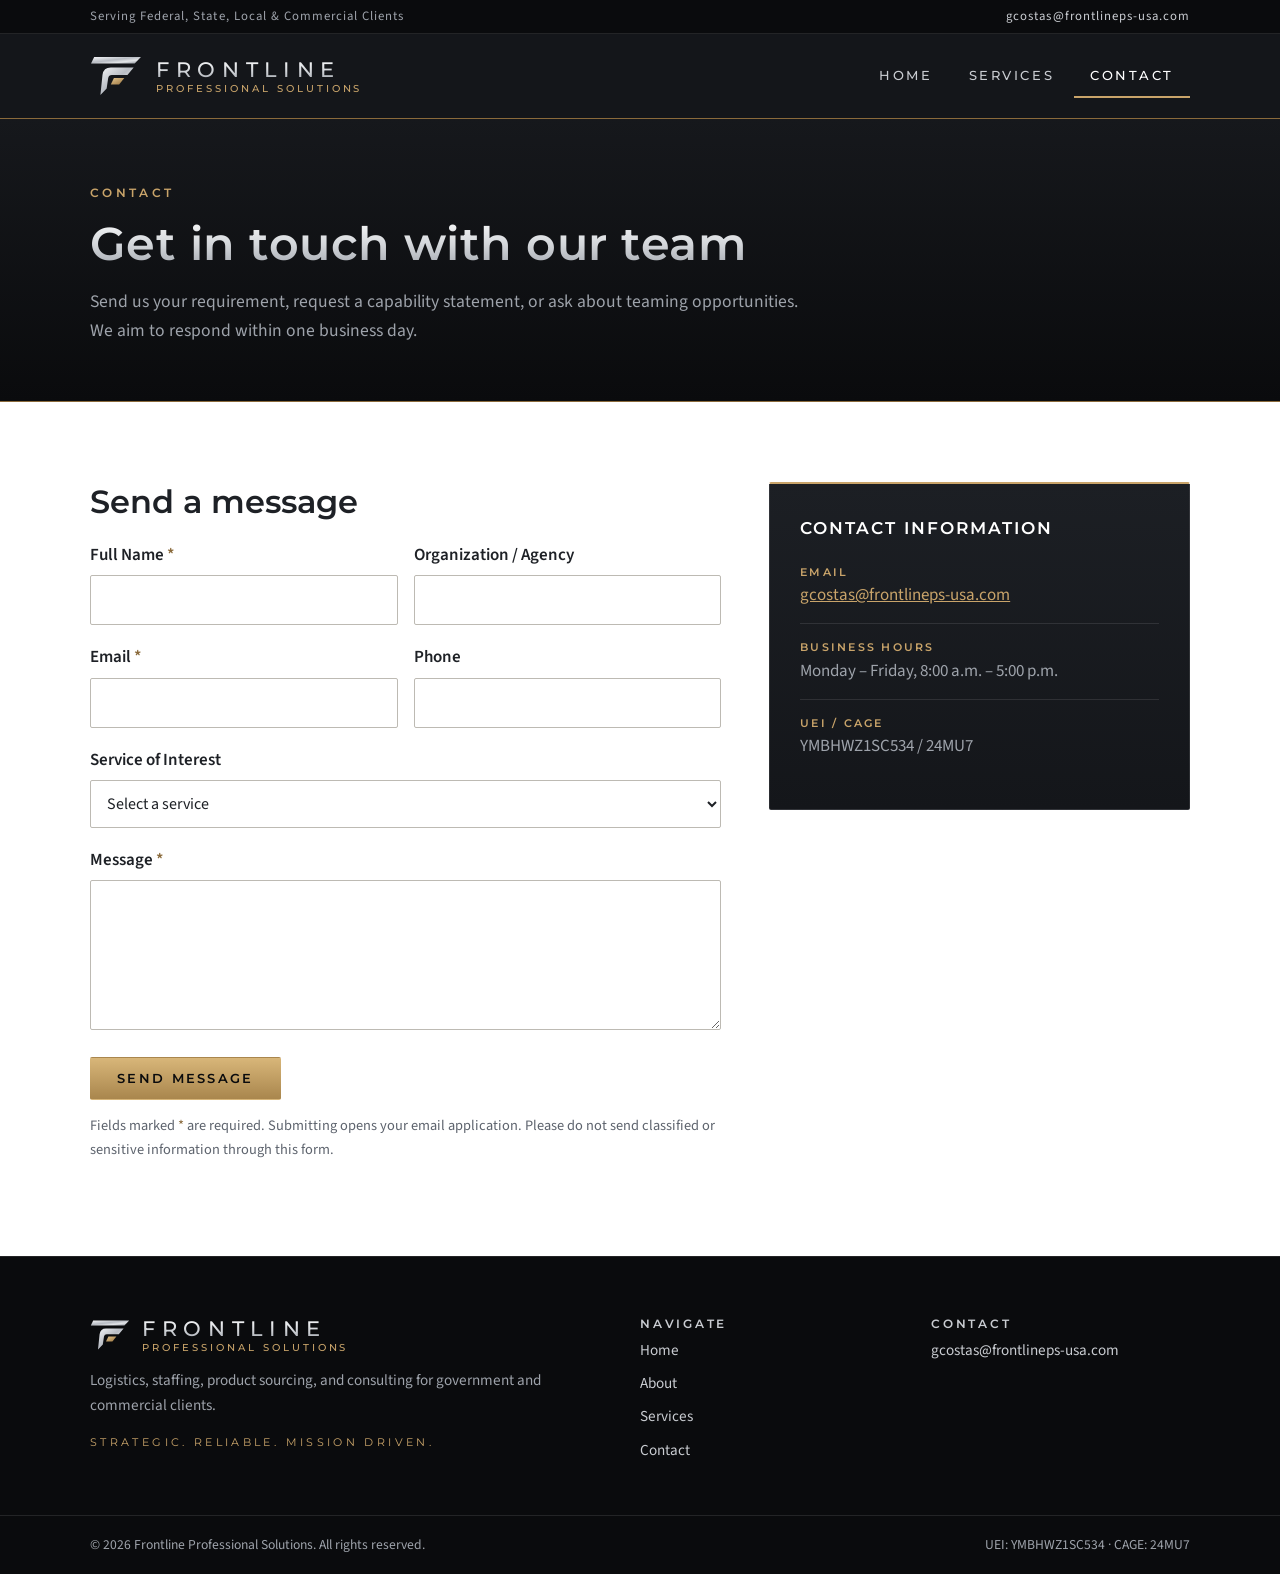
==== commit a0b1e9f0: "Add UEI, CAGE code, and full NAICS list; remove unused placeholders Co-Authored-By: Claude Opus 5.5 " ====
--- a/contact.html
+++ b/contact.html
@@ -101,10 +101,8 @@
           <h3 id="contact-info-heading">Contact Information</h3>
           <ul class="contact-list">
             <li><strong>Email</strong><a href="mailto:gcostas@frontlineps-usa.com">gcostas@frontlineps-usa.com</a></li>
-            <li><strong>Phone</strong>[Phone Number]</li>
-            <li><strong>Address</strong>[Street Address]<br>[City, State ZIP]</li>
             <li><strong>Business Hours</strong>Monday &ndash; Friday, 8:00 a.m. &ndash; 5:00 p.m.</li>
-            <li><strong>UEI / CAGE</strong>[UEI Number] / [CAGE Code]</li>
+            <li><strong>UEI / CAGE</strong>YMBHWZ1SC534 / 24MU7</li>
           </ul>
         </aside>
       </div>
@@ -137,15 +135,13 @@
         <h3>Contact</h3>
         <ul>
           <li><a href="mailto:gcostas@frontlineps-usa.com">gcostas@frontlineps-usa.com</a></li>
-          <li>[Phone Number]</li>
-          <li>[City, State]</li>
         </ul>
       </div>
     </div>
     <div class="footer-bottom">
       <div class="container">
         <span>&copy; 2026 Frontline Professional Solutions. All rights reserved.</span>
-        <span>UEI: [UEI Number] &middot; CAGE: [CAGE Code]</span>
+        <span>UEI: YMBHWZ1SC534 &middot; CAGE: 24MU7</span>
       </div>
     </div>
   </footer>
--- a/css/styles.css
+++ b/css/styles.css
@@ -550,6 +550,25 @@
   text-align: right;
 }
 
+.naics-list dt {
+  flex: 0 0 80px;
+}
+
+.naics-list dd {
+  flex: 1;
+  text-align: left;
+}
+
+.naics-tag {
+  display: block;
+  font-family: var(--font-head);
+  font-size: 0.6rem;
+  font-weight: 600;
+  letter-spacing: 0.2em;
+  text-transform: uppercase;
+  color: var(--gold);
+}
+
 /* ---------- Services page ---------- */
 
 .service {
